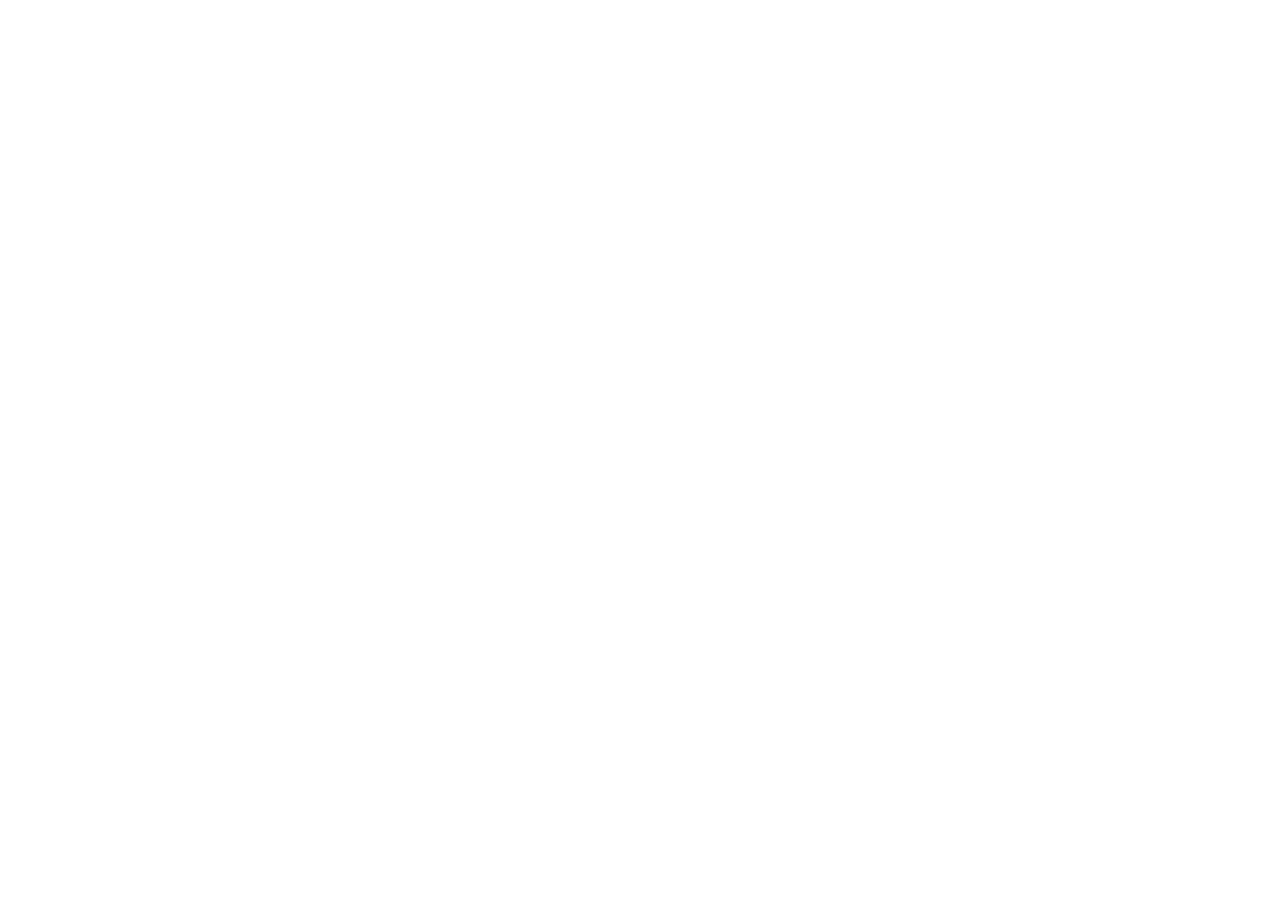
==== index.html @ a7ffef1c "first commit" ====
<!DOCTYPE html>
<html lang="en">
<head>
    <meta charset="UTF-8">
    <meta name="viewport" content="width=device-width, initial-scale=1.0">
    <title>Document</title>
    <link rel="stylesheet" href="css/normalize.css">
    <link rel="stylesheet" href="css/style.css">
</head>
<body>
    <header>

    </header>
    
    <main>

    </main>

    <footer>
        
    </footer>
</body>
</html>
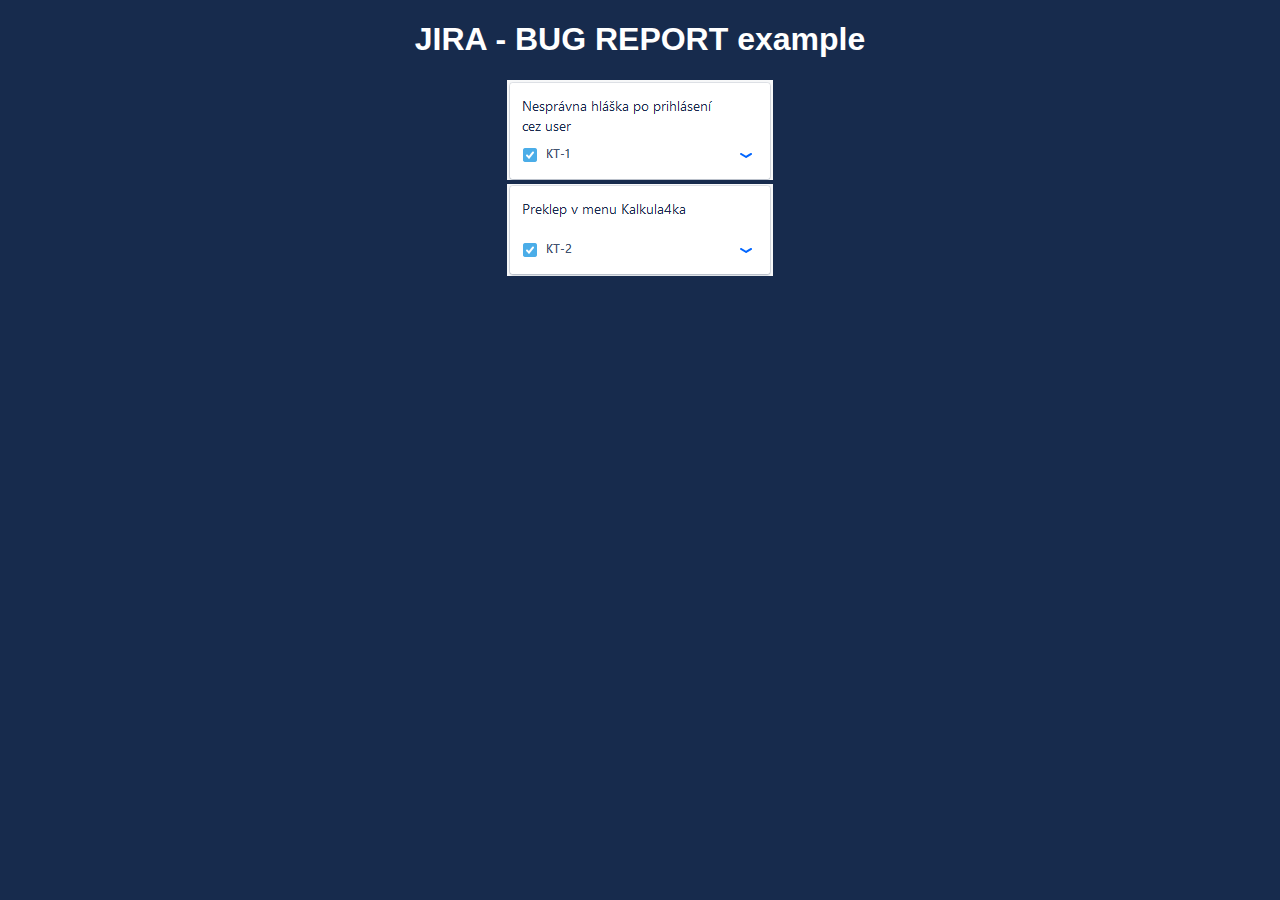
==== commit 0d56b60c: "I set background, add title and two img" ====
--- a/index.html
+++ b/index.html
@@ -9,15 +9,17 @@
 </head>
 <body>
     <header>
+        <h1>JIRA - BUG REPORT example</h1>
 
     </header>
     
     <main>
-
+        <img src="img/KT-1.png" alt="KT-1">
+        <img src="img/KT-2.png" alt="KT-2">
     </main>
 
     <footer>
-        
+
     </footer>
 </body>
 </html>--- a/css/style.css
+++ b/css/style.css
@@ -0,0 +1,13 @@
+body {
+    background: #172B4D;
+    color: #fff;
+    text-align: center;
+    /* width: 600px; */
+    padding-left: 25%;
+    padding-right: 25%;
+}
+
+img {
+    padding-left: 25%;
+    padding-right: 25%; 
+}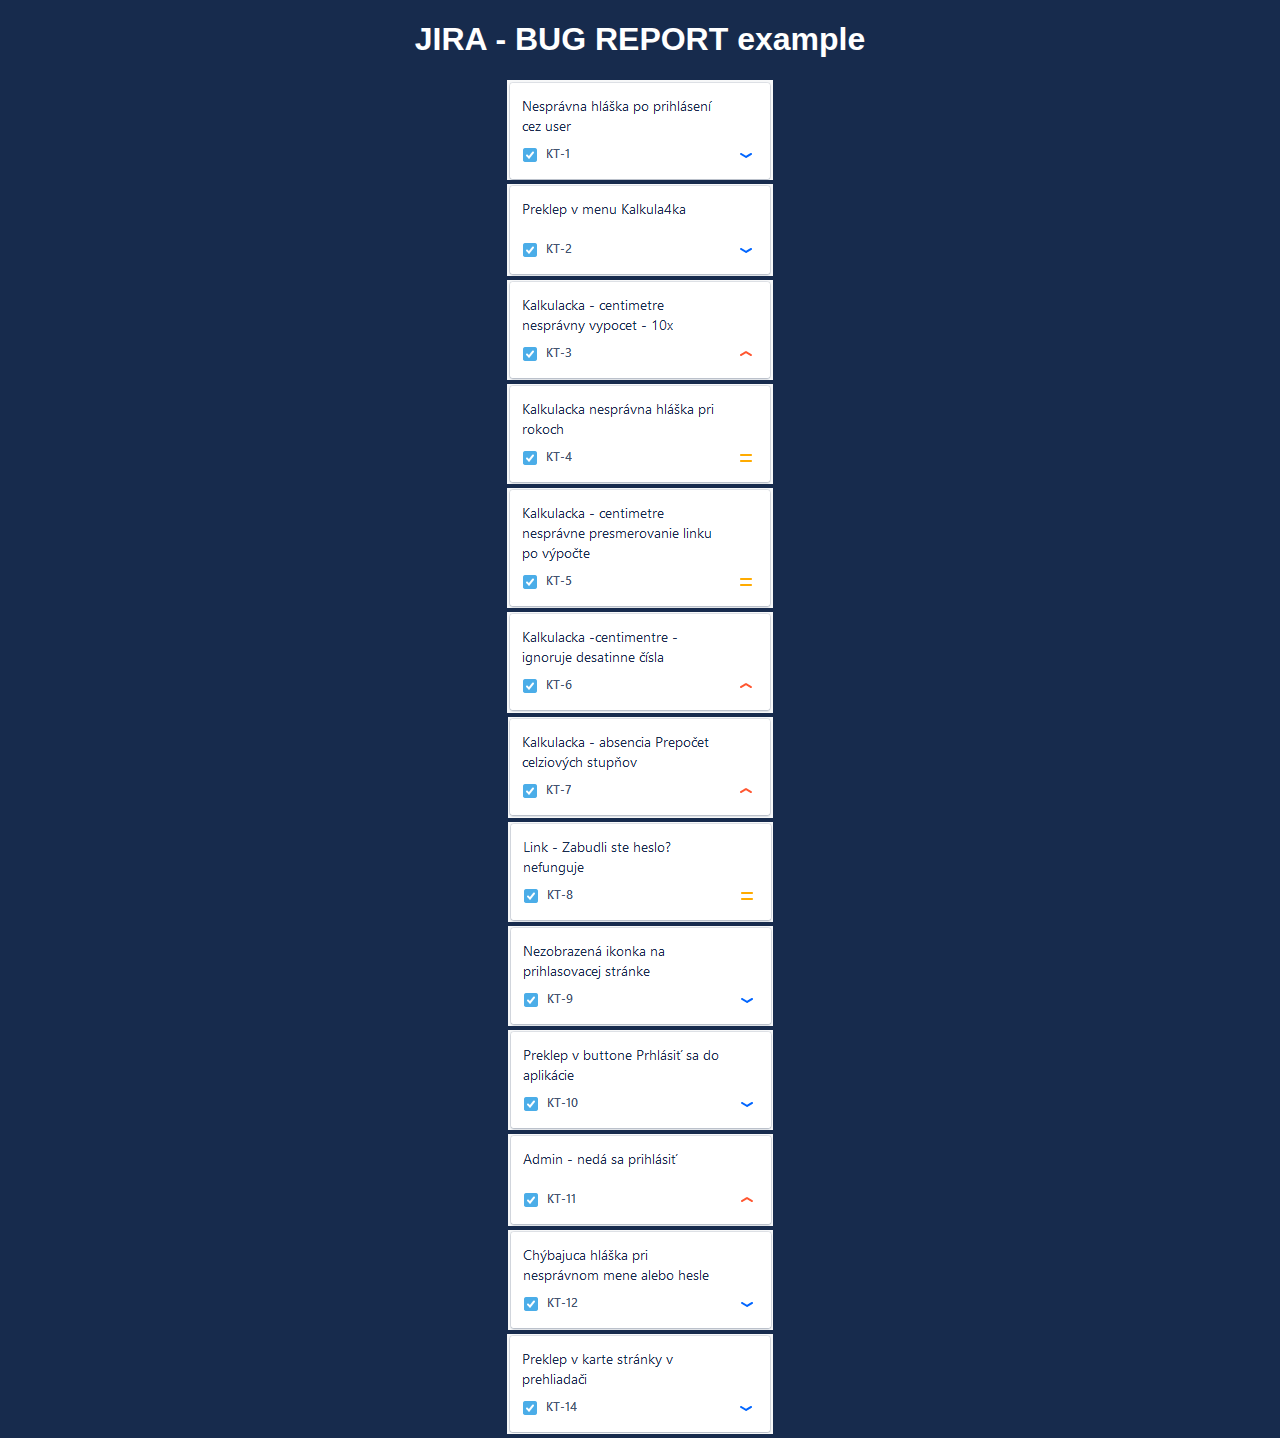
==== commit 850f0cb2: "I add all img and set up them like links" ====
--- a/index.html
+++ b/index.html
@@ -14,8 +14,21 @@
     </header>
     
     <main>
-        <img src="img/KT-1.png" alt="KT-1">
-        <img src="img/KT-2.png" alt="KT-2">
+        <a href="img/KT-1-1.png"><img src="img/KT-1.png" alt="KT-1"></a>
+        <a href="img/KT-2-2.png"><img src="img/KT-2.png" alt="KT-2"></a>
+        <a href="img/KT-3-3.png"><img src="img/KT-3.png" alt="KT-3"></a>
+        <a href="img/KT-4-4.png"><img src="img/KT-4.png" alt="KT-4"></a>
+        <a href="img/KT-5-5.png"><img src="img/KT-5.png" alt="KT-5"></a>
+        <a href="img/KT-6-6.png"><img src="img/KT-6.png" alt="KT-6"></a>
+        <a href="img/KT-7-7.png"><img src="img/KT-7.png" alt="KT-7"></a>
+        <a href="img/KT-8-8.png"><img src="img/KT-8.png" alt="KT-8"></a>
+        <a href="img/KT-9-9.png"><img src="img/KT-9.png" alt="KT-9"></a>
+        <a href="img/KT-10-10.png"><img src="img/KT-10.png" alt="KT-10"></a>
+        <a href="img/KT-11-11.png"><img src="img/KT-11.png" alt="KT-11"></a>
+        <a href="img/KT-12-12.png"><img src="img/KT-12.png" alt="KT-12"></a>
+        <a href="img/KT-14-14.png"><img src="img/KT-14.png" alt="KT-14"></a>
+        
+        
     </main>
 
     <footer>
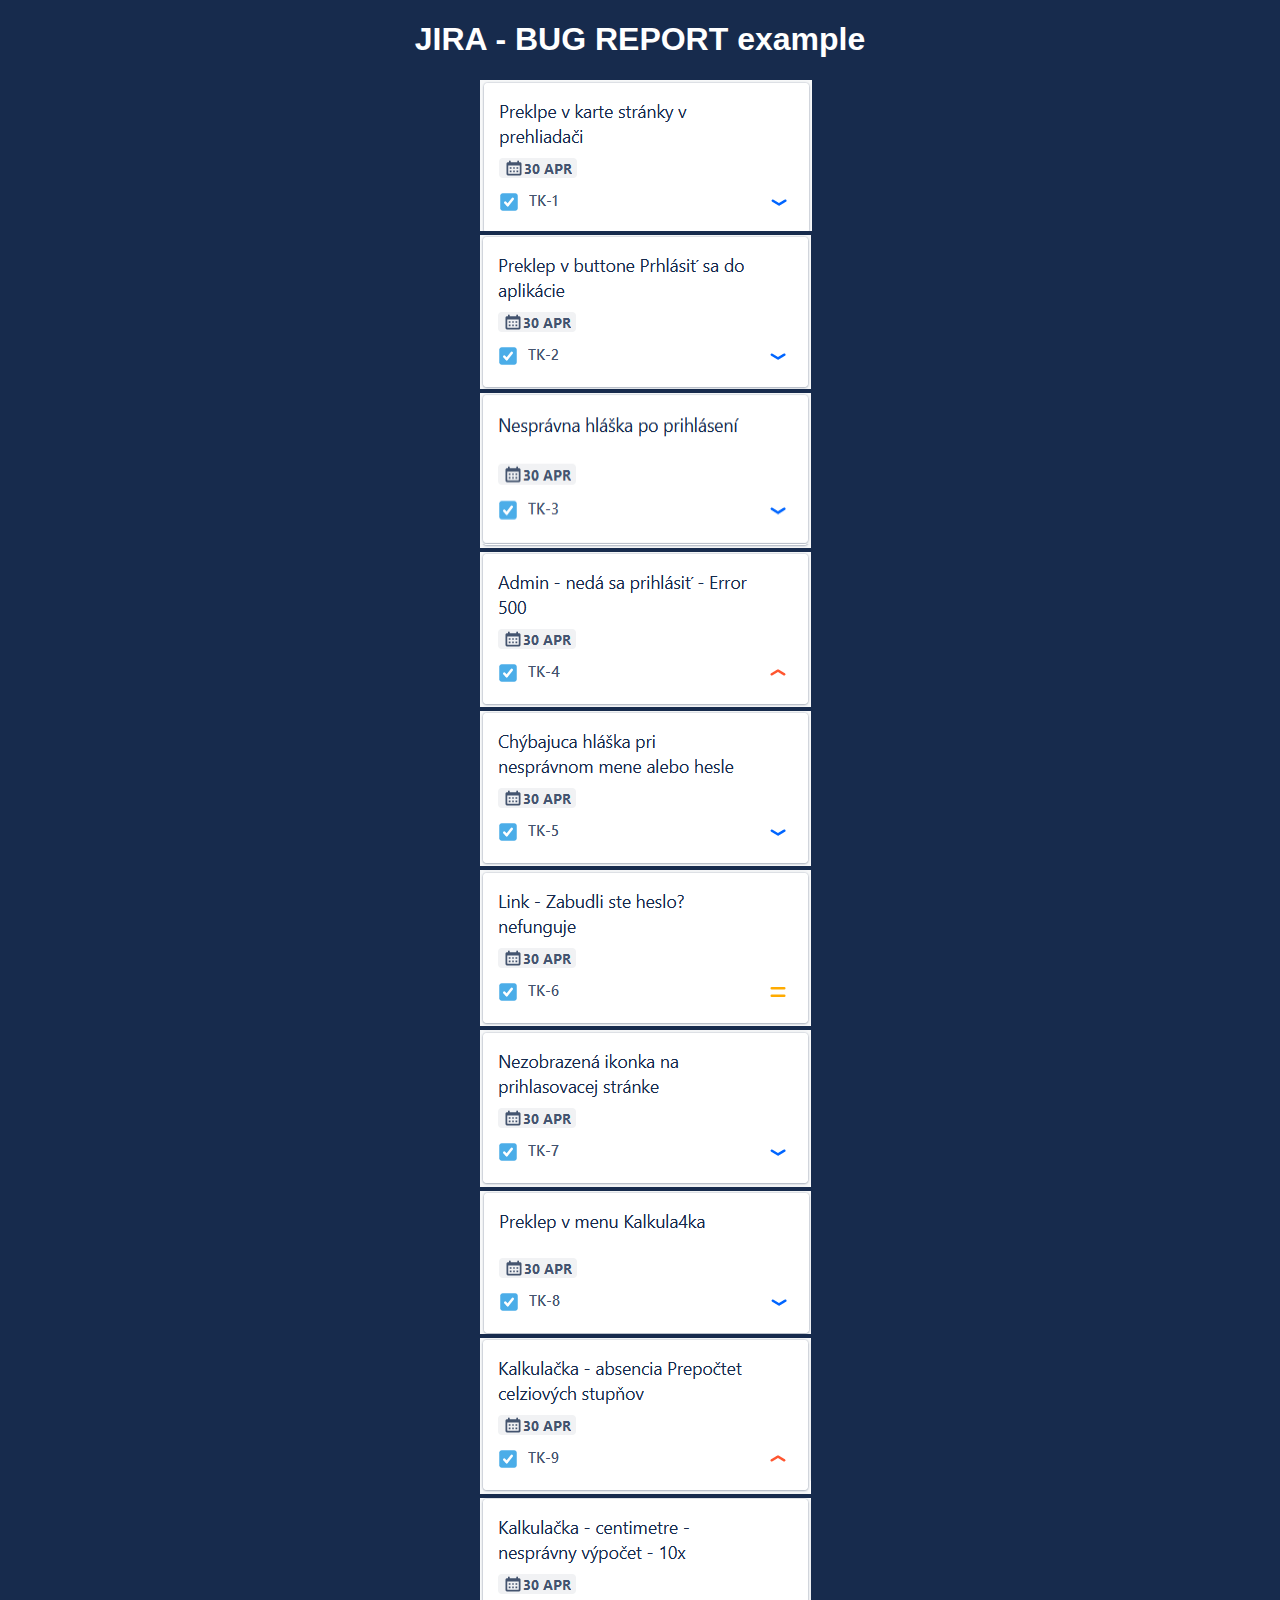
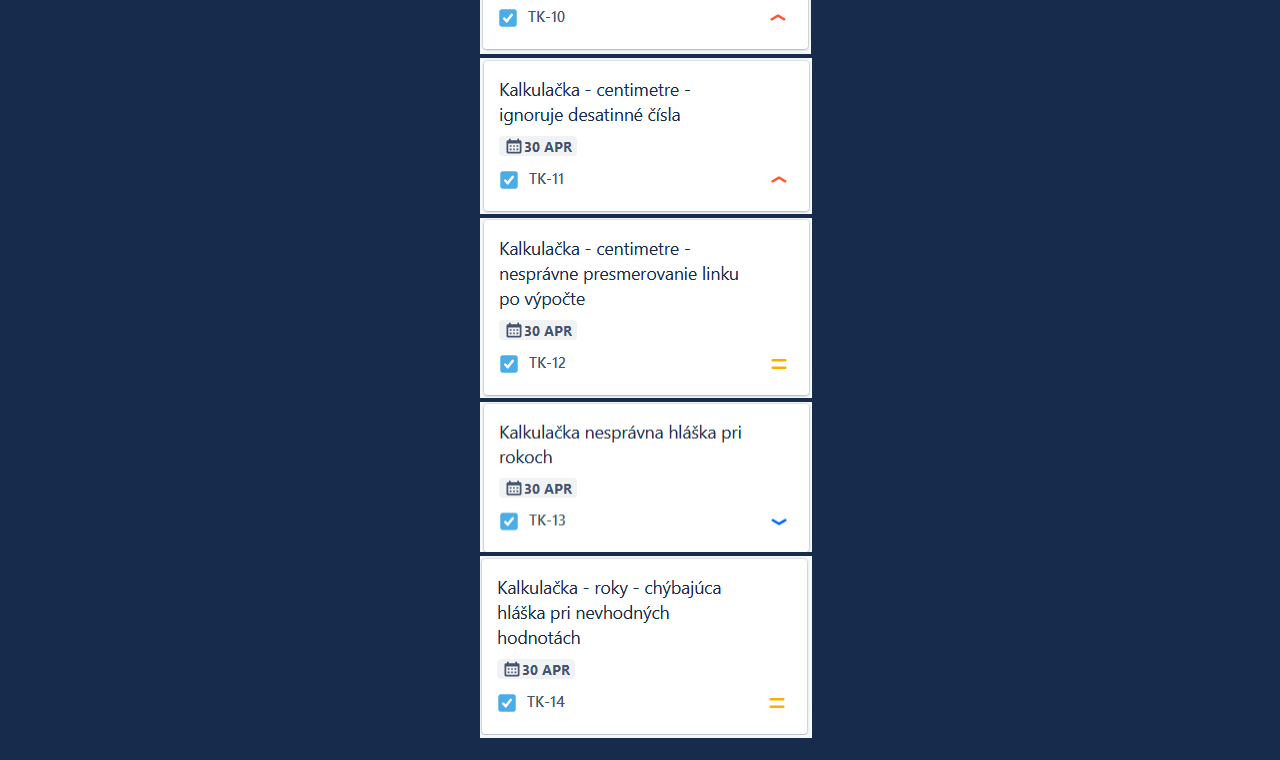
==== commit 5582ae21: "I change pictures" ====
--- a/index.html
+++ b/index.html
@@ -26,9 +26,11 @@
         <a href="img/KT-10-10.png"><img src="img/KT-10.png" alt="KT-10"></a>
         <a href="img/KT-11-11.png"><img src="img/KT-11.png" alt="KT-11"></a>
         <a href="img/KT-12-12.png"><img src="img/KT-12.png" alt="KT-12"></a>
+        <a href="img/KT-13-13.png"><img src="img/KT-13.png" alt="KT-13"></a>
         <a href="img/KT-14-14.png"><img src="img/KT-14.png" alt="KT-14"></a>
         
         
+        <img src="img/pokus.png" alt="">
     </main>
 
     <footer>
--- a/css/style.css
+++ b/css/style.css
@@ -10,4 +10,8 @@
 img {
     padding-left: 25%;
     padding-right: 25%; 
+}
+
+.obrazok img {
+    max-width: 800px;
 }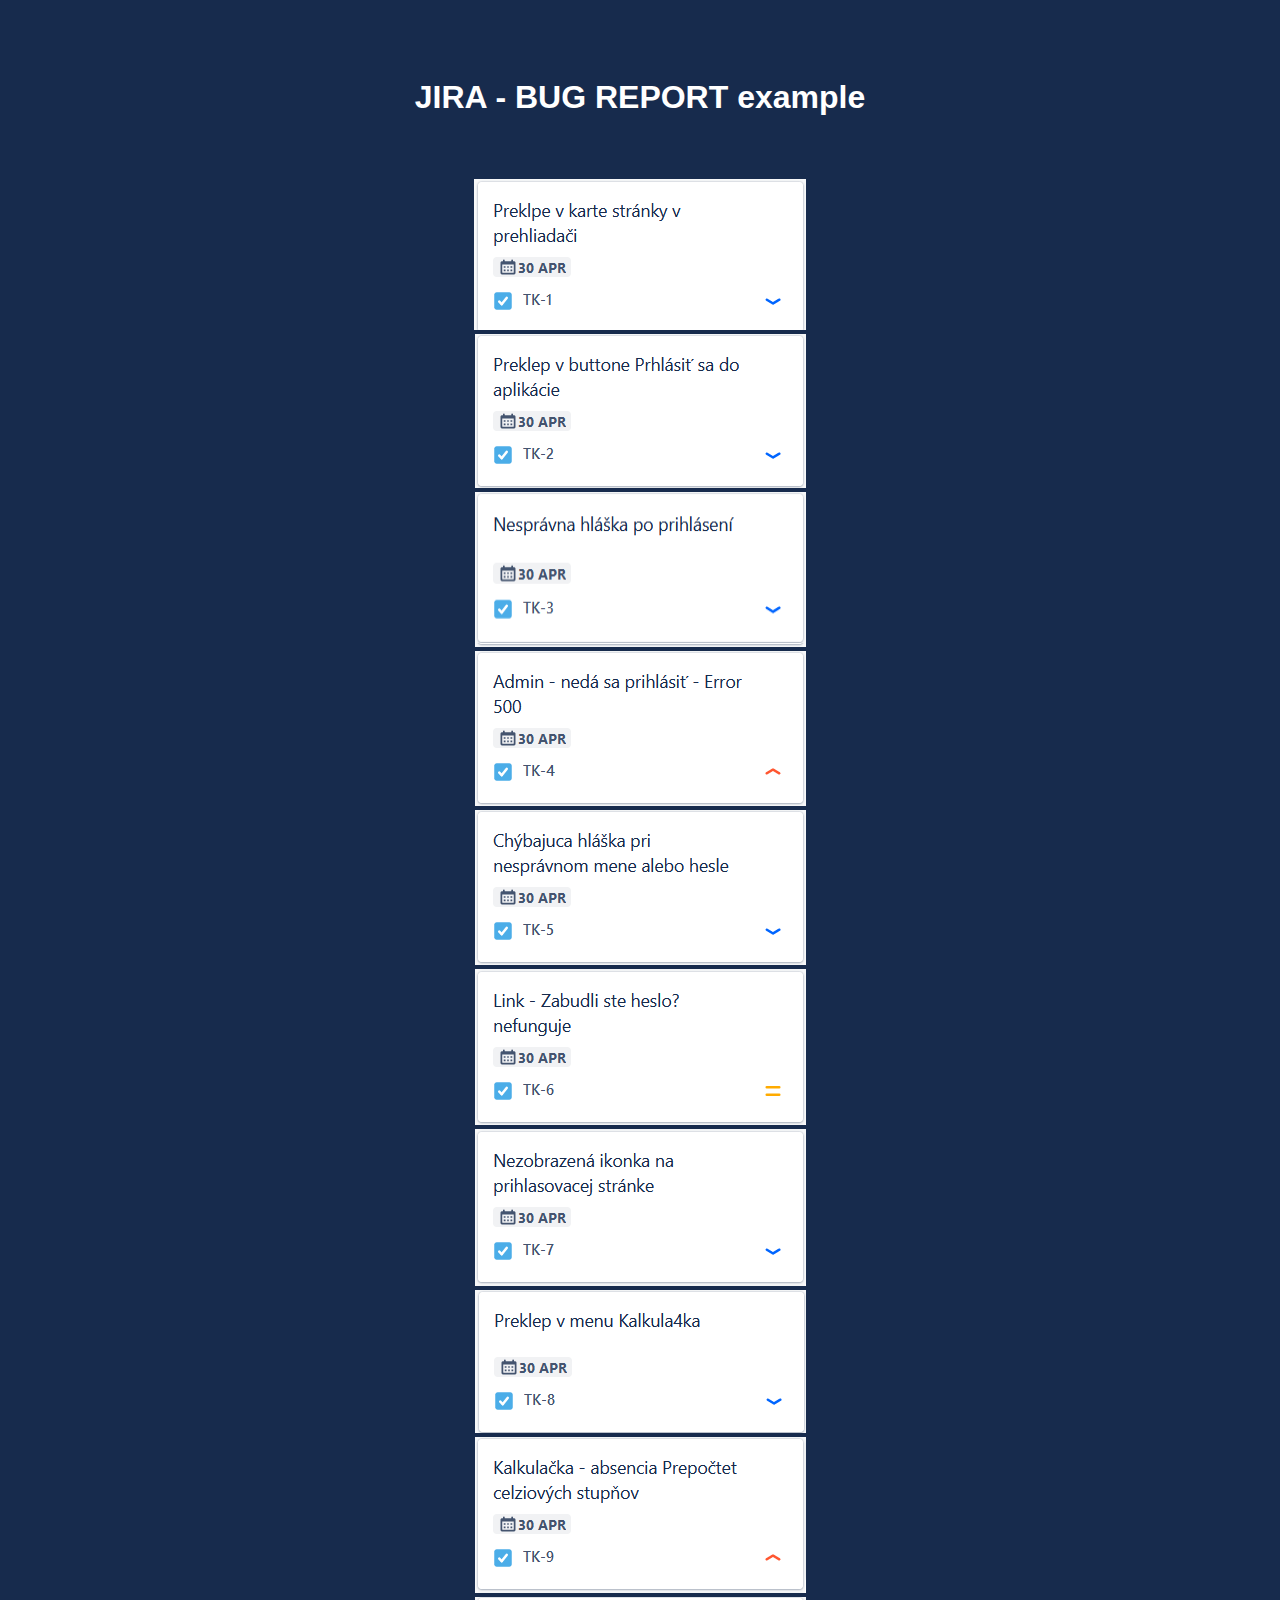
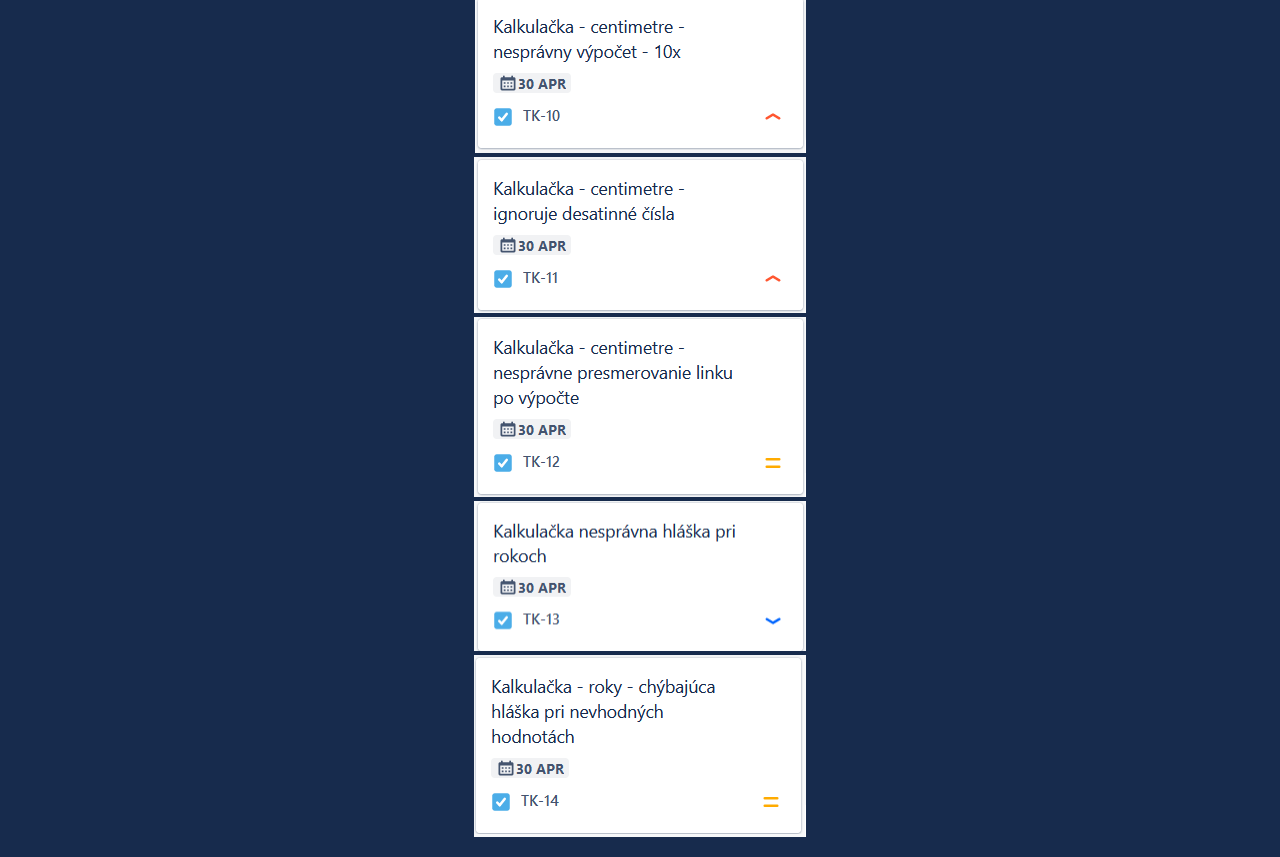
==== commit 8dfc56f5: "I add imgs 6-6 to 14-14" ====
--- a/index.html
+++ b/index.html
@@ -29,8 +29,6 @@
         <a href="img/KT-13-13.png"><img src="img/KT-13.png" alt="KT-13"></a>
         <a href="img/KT-14-14.png"><img src="img/KT-14.png" alt="KT-14"></a>
         
-        
-        <img src="img/pokus.png" alt="">
     </main>
 
     <footer>
--- a/css/style.css
+++ b/css/style.css
@@ -1,17 +1,14 @@
 body {
     background: #172B4D;
-    color: #fff;
     text-align: center;
-    /* width: 600px; */
-    padding-left: 25%;
-    padding-right: 25%;
+    max-width: 30em;
+    padding: 1em;
+    margin: 0 auto;
 }
 
-img {
-    padding-left: 25%;
-    padding-right: 25%; 
+h1 {
+    padding-bottom: 1.3em;
+    padding-top: 1.3em;
+    color: #fff;
 }
 
-.obrazok img {
-    max-width: 800px;
-}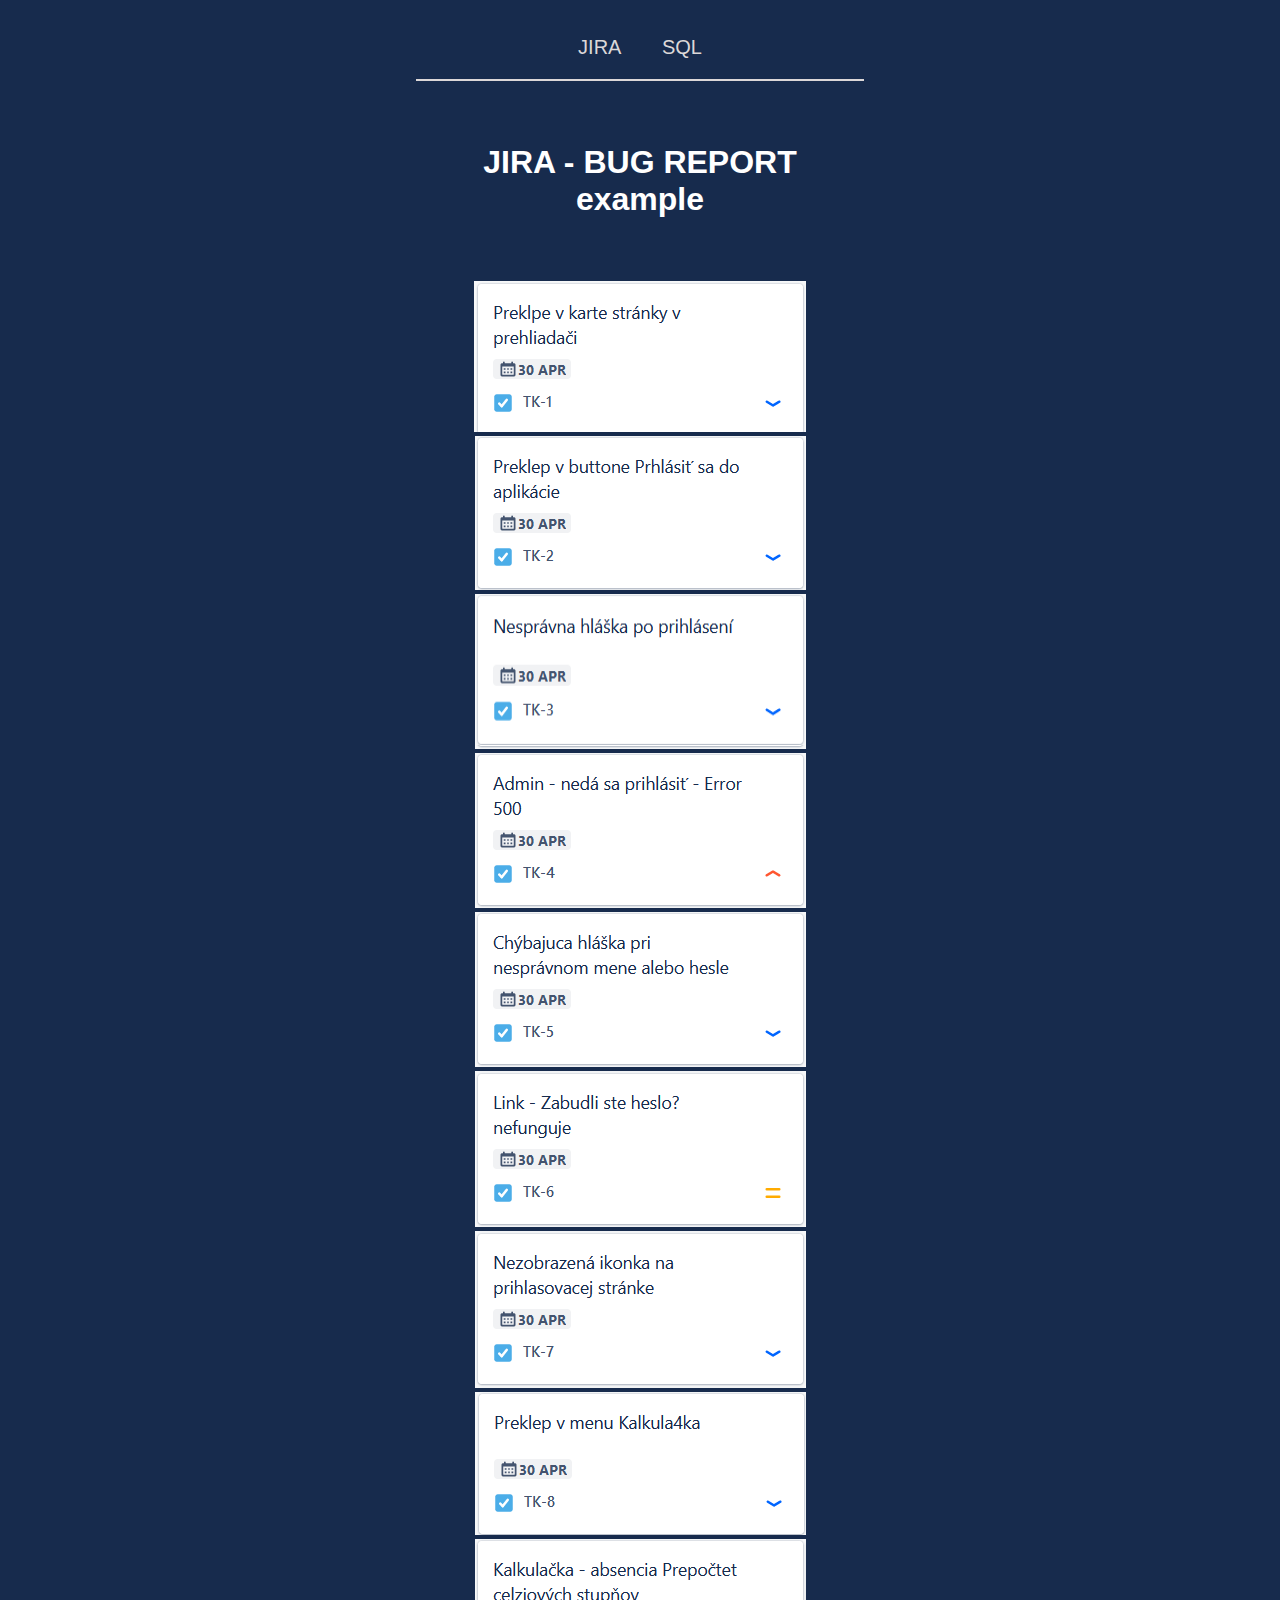
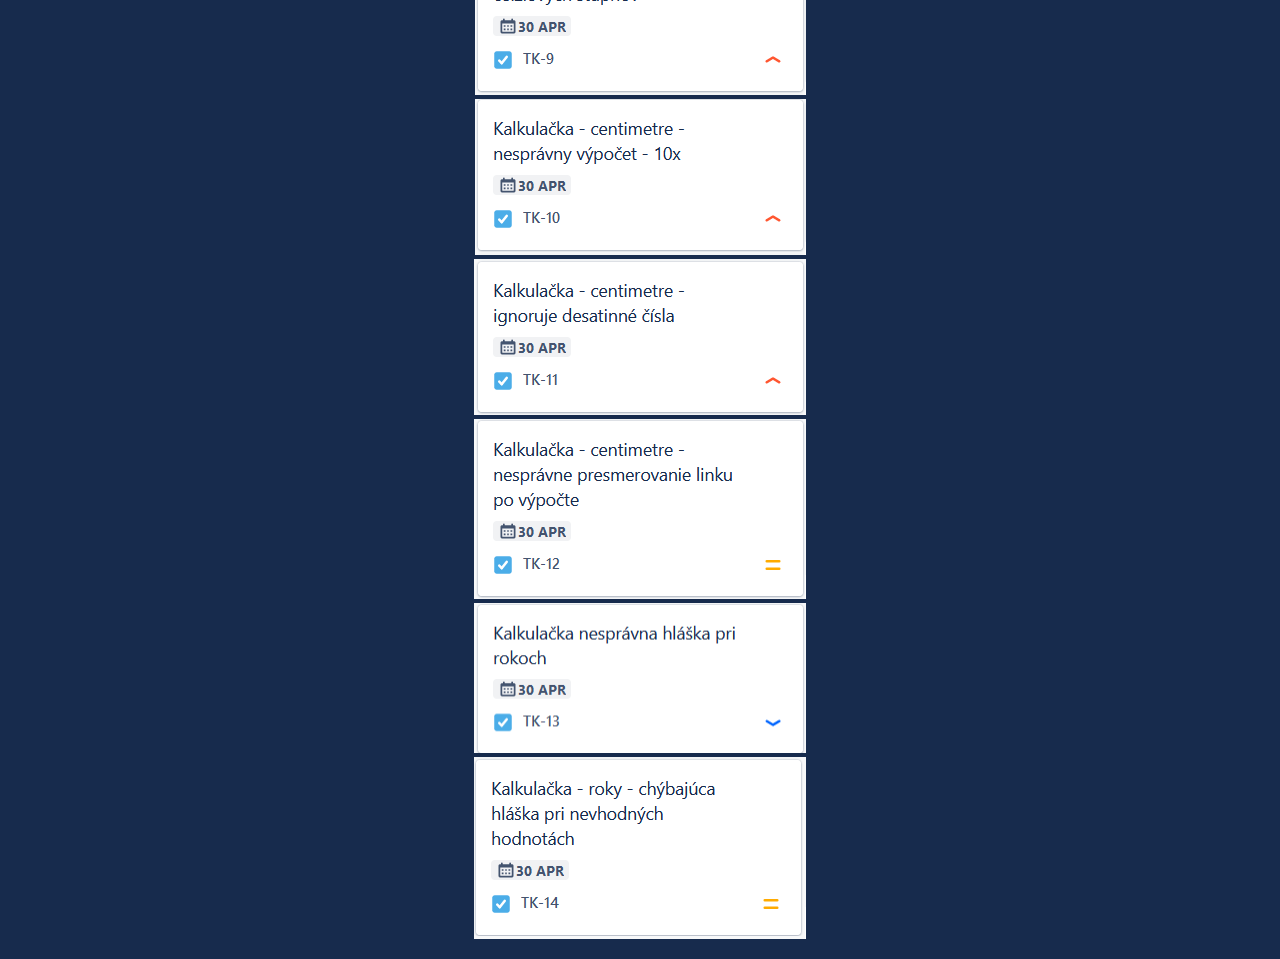
==== commit ab8db7d9: "I add navigation" ====
--- a/index.html
+++ b/index.html
@@ -8,12 +8,20 @@
     <link rel="stylesheet" href="css/style.css">
 </head>
 <body>
-    <header>
+    <header class="site-header">
+		<nav class="container">
+			<ul class="menu">
+				<li><a href="index.html">JIRA</a></li>
+				<li><a href="sql.html">SQL</a></li>
+			</ul>
+		</nav>
+	</header>
+
+    
+    
+    <main>
         <h1>JIRA - BUG REPORT example</h1>
 
-    </header>
-    
-    <main>
         <a href="img/KT-1-1.png"><img src="img/KT-1.png" alt="KT-1"></a>
         <a href="img/KT-2-2.png"><img src="img/KT-2.png" alt="KT-2"></a>
         <a href="img/KT-3-3.png"><img src="img/KT-3.png" alt="KT-3"></a>
--- a/css/style.css
+++ b/css/style.css
@@ -1,3 +1,13 @@
+/* border-box */
+html { box-sizing: border-box; }
+*, *:before, *:after { box-sizing: inherit; }
+
+/* clearfix */
+.group:before,
+.group:after { content: " "; display: table; }
+.group:after { clear: both; }
+
+
 body {
     background: #172B4D;
     text-align: center;
@@ -6,9 +16,42 @@
     margin: 0 auto;
 }
 
+header {
+    border-bottom: #dcd8d8 solid 2px;
+}
+
 h1 {
     padding-bottom: 1.3em;
     padding-top: 1.3em;
     color: #fff;
 }
 
+.menu {
+	margin: 0;
+	list-style: none;
+	padding-left: 0;
+    
+}
+
+.menu li,
+.menu a {
+	display: inline-block;
+}
+
+nav a {
+	font-size: 20px;
+	text-align: center;
+	display: inline-block;
+	padding: 20px 18px;
+}
+
+nav a {
+	color: #dcd8d8;
+    text-decoration: none;
+}
+
+nav a:hover,
+nav a:focus {
+	color: #9f9f9f;
+}
+
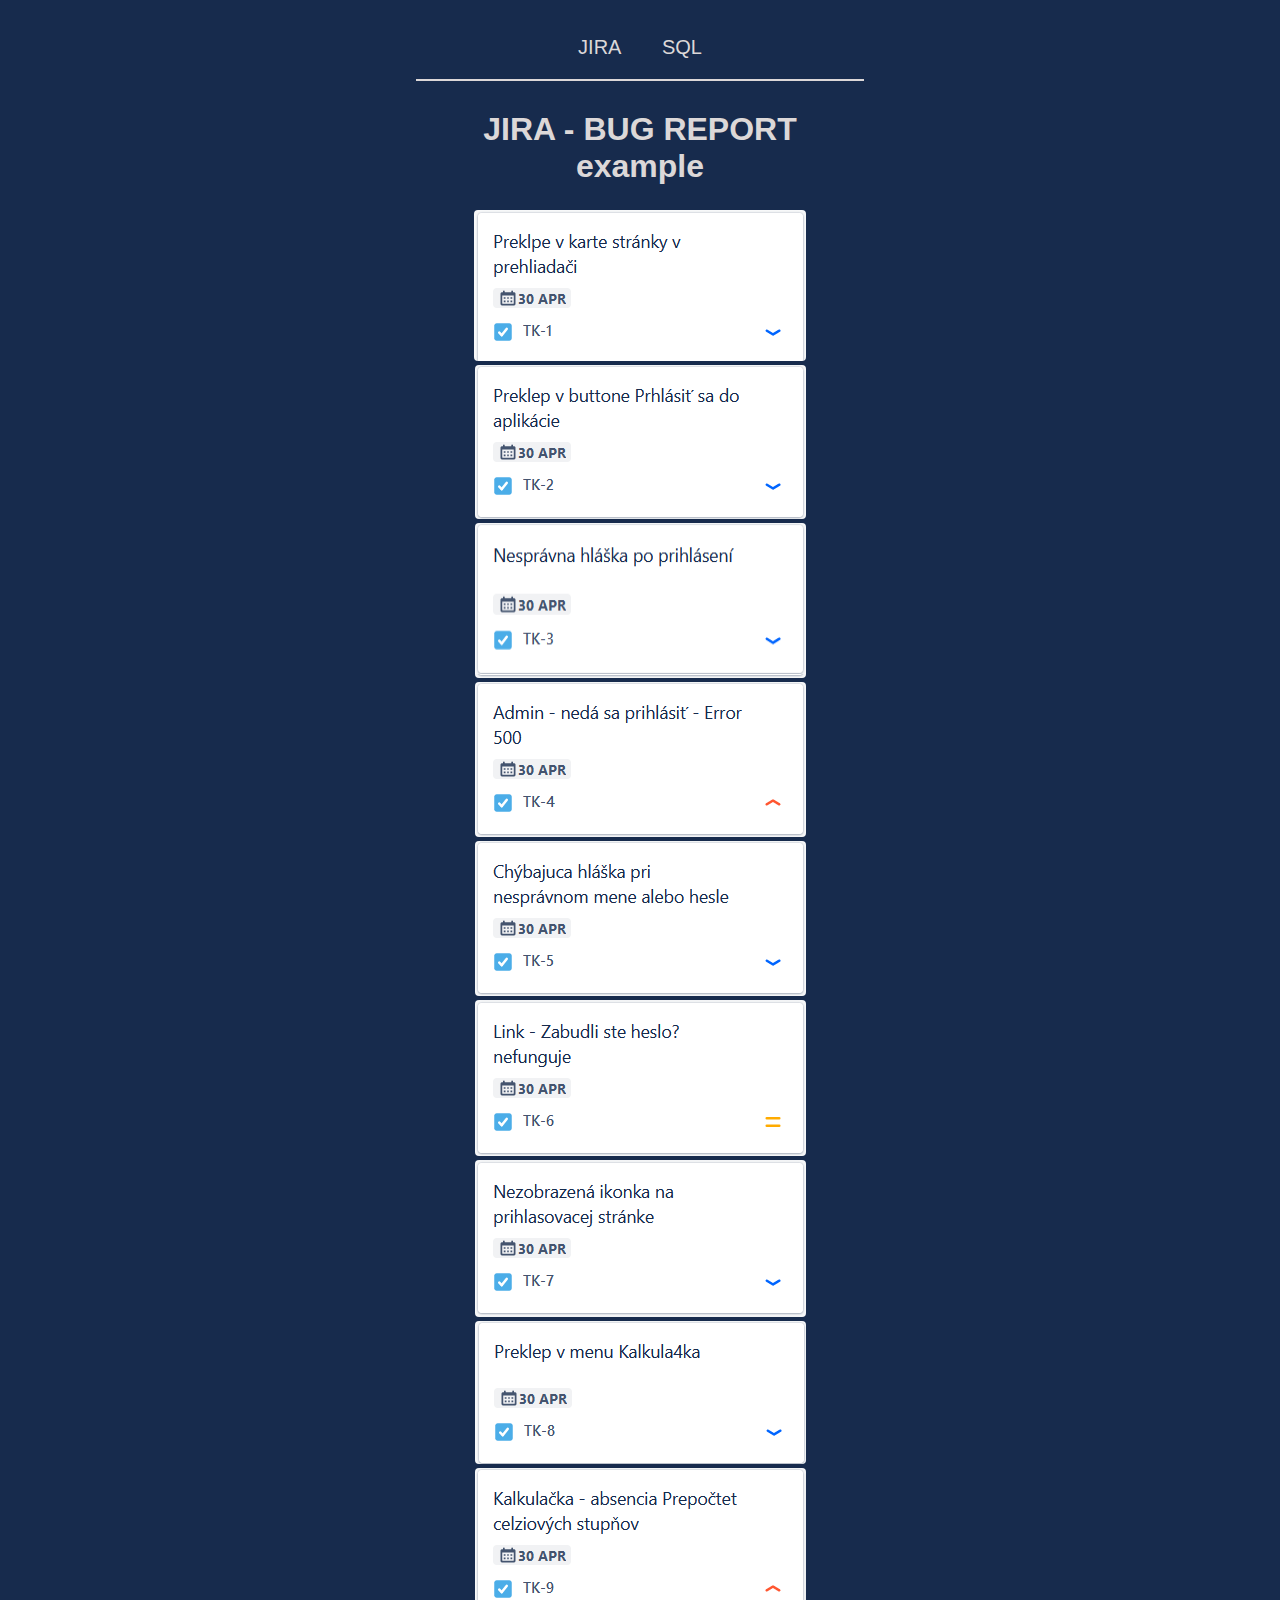
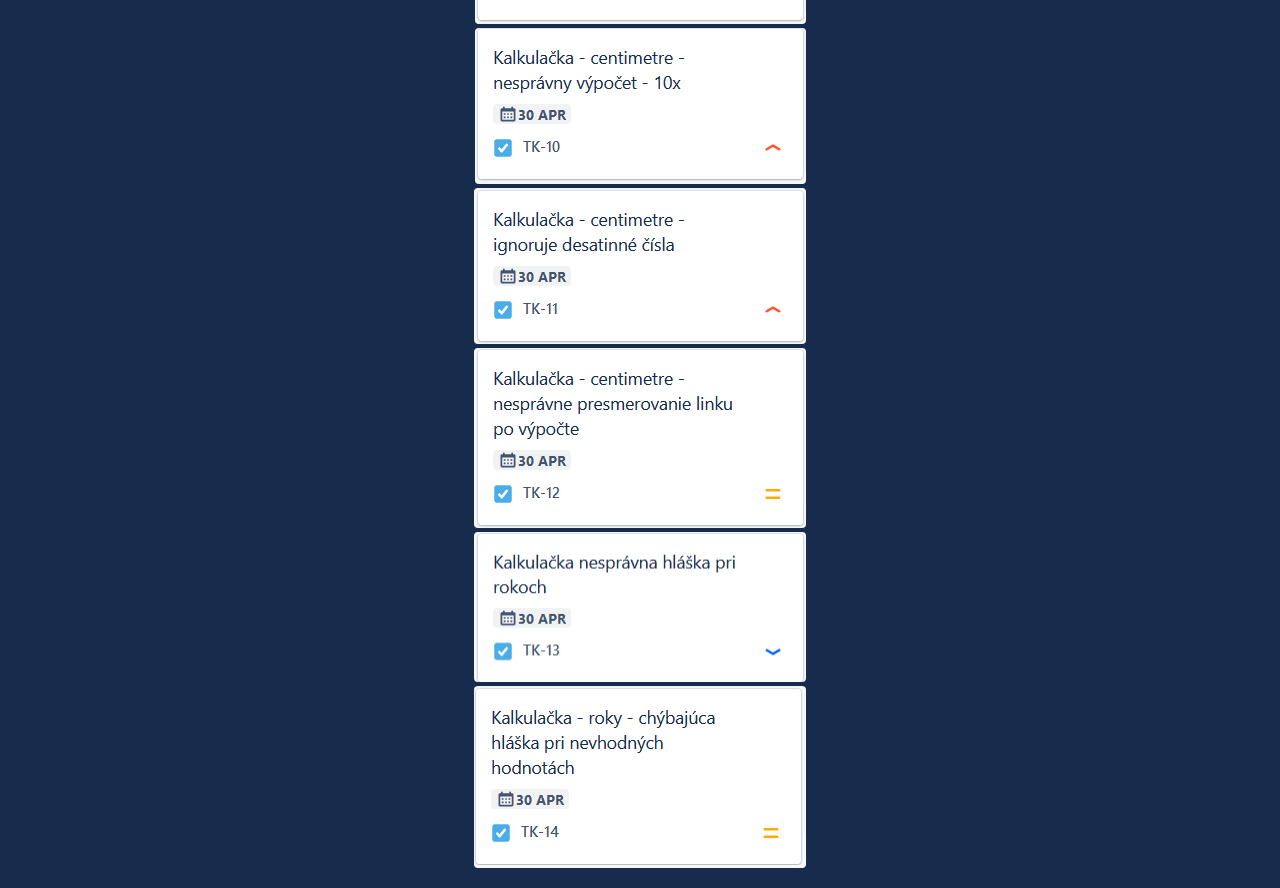
==== commit 01b13c60: "I made 3krok and add img" ====
--- a/index.html
+++ b/index.html
@@ -22,20 +22,20 @@
     <main>
         <h1>JIRA - BUG REPORT example</h1>
 
-        <a href="img/KT-1-1.png"><img src="img/KT-1.png" alt="KT-1"></a>
-        <a href="img/KT-2-2.png"><img src="img/KT-2.png" alt="KT-2"></a>
-        <a href="img/KT-3-3.png"><img src="img/KT-3.png" alt="KT-3"></a>
-        <a href="img/KT-4-4.png"><img src="img/KT-4.png" alt="KT-4"></a>
-        <a href="img/KT-5-5.png"><img src="img/KT-5.png" alt="KT-5"></a>
-        <a href="img/KT-6-6.png"><img src="img/KT-6.png" alt="KT-6"></a>
-        <a href="img/KT-7-7.png"><img src="img/KT-7.png" alt="KT-7"></a>
-        <a href="img/KT-8-8.png"><img src="img/KT-8.png" alt="KT-8"></a>
-        <a href="img/KT-9-9.png"><img src="img/KT-9.png" alt="KT-9"></a>
-        <a href="img/KT-10-10.png"><img src="img/KT-10.png" alt="KT-10"></a>
-        <a href="img/KT-11-11.png"><img src="img/KT-11.png" alt="KT-11"></a>
-        <a href="img/KT-12-12.png"><img src="img/KT-12.png" alt="KT-12"></a>
-        <a href="img/KT-13-13.png"><img src="img/KT-13.png" alt="KT-13"></a>
-        <a href="img/KT-14-14.png"><img src="img/KT-14.png" alt="KT-14"></a>
+        <a href="img/KT-1-1.png"><img src="img/KT-1.png" alt="BUG-1"></a>
+        <a href="img/KT-2-2.png"><img src="img/KT-2.png" alt="BUG-2"></a>
+        <a href="img/KT-3-3.png"><img src="img/KT-3.png" alt="BUG-3"></a>
+        <a href="img/KT-4-4.png"><img src="img/KT-4.png" alt="BUG-4"></a>
+        <a href="img/KT-5-5.png"><img src="img/KT-5.png" alt="BUG-5"></a>
+        <a href="img/KT-6-6.png"><img src="img/KT-6.png" alt="BUG-6"></a>
+        <a href="img/KT-7-7.png"><img src="img/KT-7.png" alt="BUG-7"></a>
+        <a href="img/KT-8-8.png"><img src="img/KT-8.png" alt="BUG-8"></a>
+        <a href="img/KT-9-9.png"><img src="img/KT-9.png" alt="BUG-9"></a>
+        <a href="img/KT-10-10.png"><img src="img/KT-10.png" alt="BUG-10"></a>
+        <a href="img/KT-11-11.png"><img src="img/KT-11.png" alt="BUG-11"></a>
+        <a href="img/KT-12-12.png"><img src="img/KT-12.png" alt="BUG-12"></a>
+        <a href="img/KT-13-13.png"><img src="img/KT-13.png" alt="BUG-13"></a>
+        <a href="img/KT-14-14.png"><img src="img/KT-14.png" alt="BUG-14"></a>
         
     </main>
 
--- a/css/style.css
+++ b/css/style.css
@@ -21,16 +21,15 @@
 }
 
 h1 {
-    padding-bottom: 1.3em;
-    padding-top: 1.3em;
-    color: #fff;
+    margin-top: 30px;
+    margin-bottom: 25px;
+    color:#dcd8d8;
 }
 
 .menu {
 	margin: 0;
 	list-style: none;
 	padding-left: 0;
-    
 }
 
 .menu li,
@@ -55,3 +54,60 @@
 	color: #9f9f9f;
 }
 
+.ul-table {
+    text-align: left;
+    color:#dcd8d8;
+   
+}
+
+.ul-table li {
+    margin-top: 10px;
+}
+
+.sql-h1 h1 {
+    padding-bottom: -50px;
+    margin-bottom: -50px;
+}
+
+h3 {
+    text-align: left;
+    color:#dcd8d8;
+    font-weight: 300;
+}
+
+a {
+    color:#9f9f9f;
+    text-decoration: none;
+}
+
+.last-li {
+    margin-bottom: 20px;
+}
+
+.sql-img {
+    max-width: 450px;
+    margin-top: 15px;
+    
+}
+
+img {
+    border: 1px;
+    border-radius: 4px;
+    text-align: center;
+}
+
+ol li {
+    text-align: left;
+    color:#dcd8d8;
+    margin-bottom: 10px;
+}
+
+a:hover,
+a:focus {
+	color: #dcd8d8;
+}
+
+p {
+    text-align: left;
+    color:#dcd8d8
+}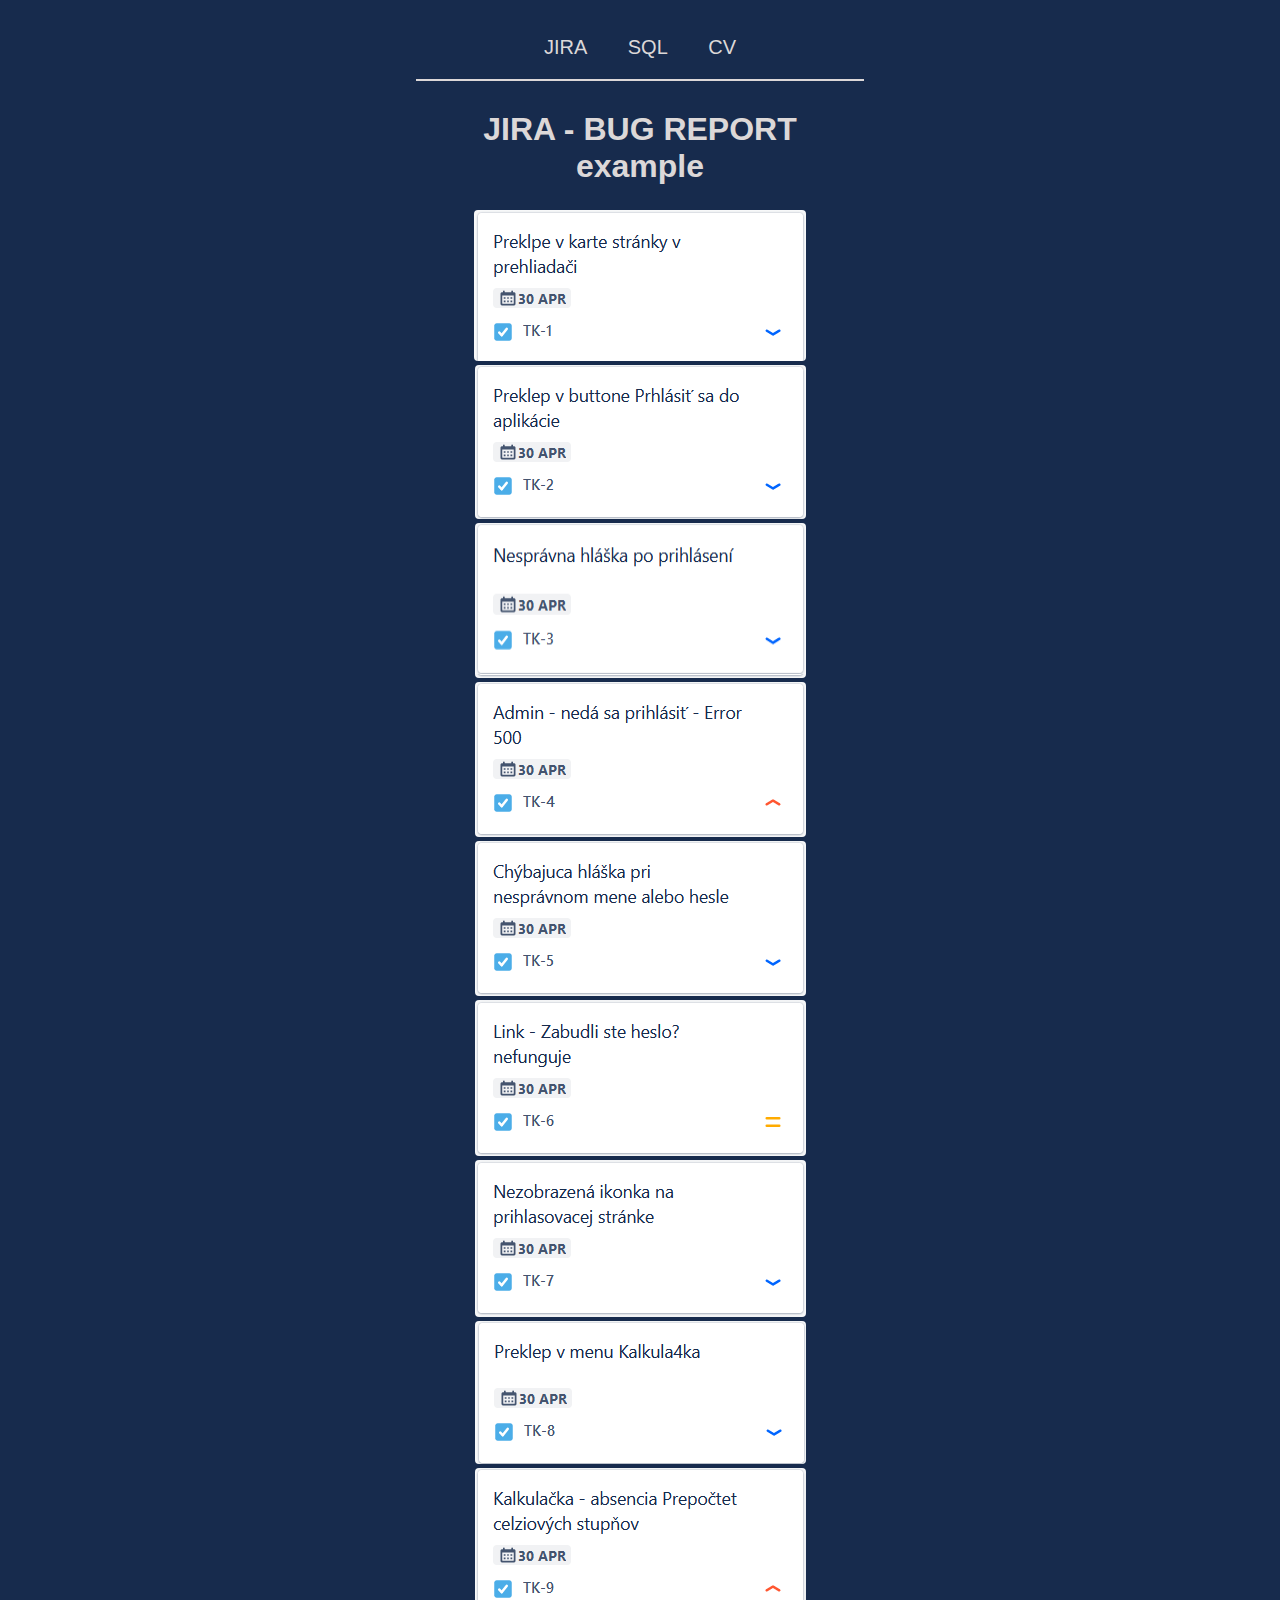
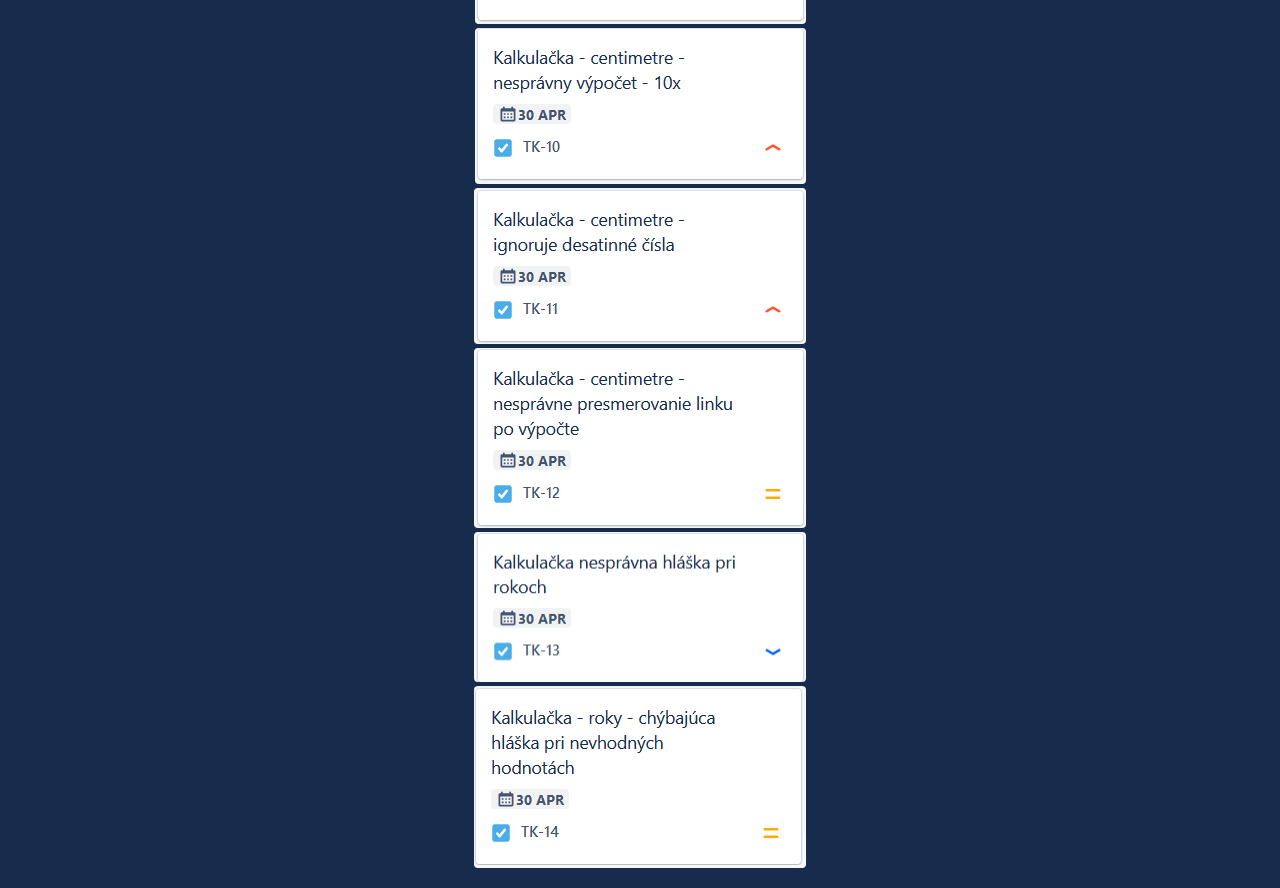
==== commit a6dbd45f: "I create CV document" ====
--- a/index.html
+++ b/index.html
@@ -13,6 +13,7 @@
 			<ul class="menu">
 				<li><a href="index.html">JIRA</a></li>
 				<li><a href="sql.html">SQL</a></li>
+                <li><a href="cv.html">CV</a></li>
 			</ul>
 		</nav>
 	</header>
--- a/css/style.css
+++ b/css/style.css
@@ -110,4 +110,5 @@
 p {
     text-align: left;
     color:#dcd8d8
-}+}
+
